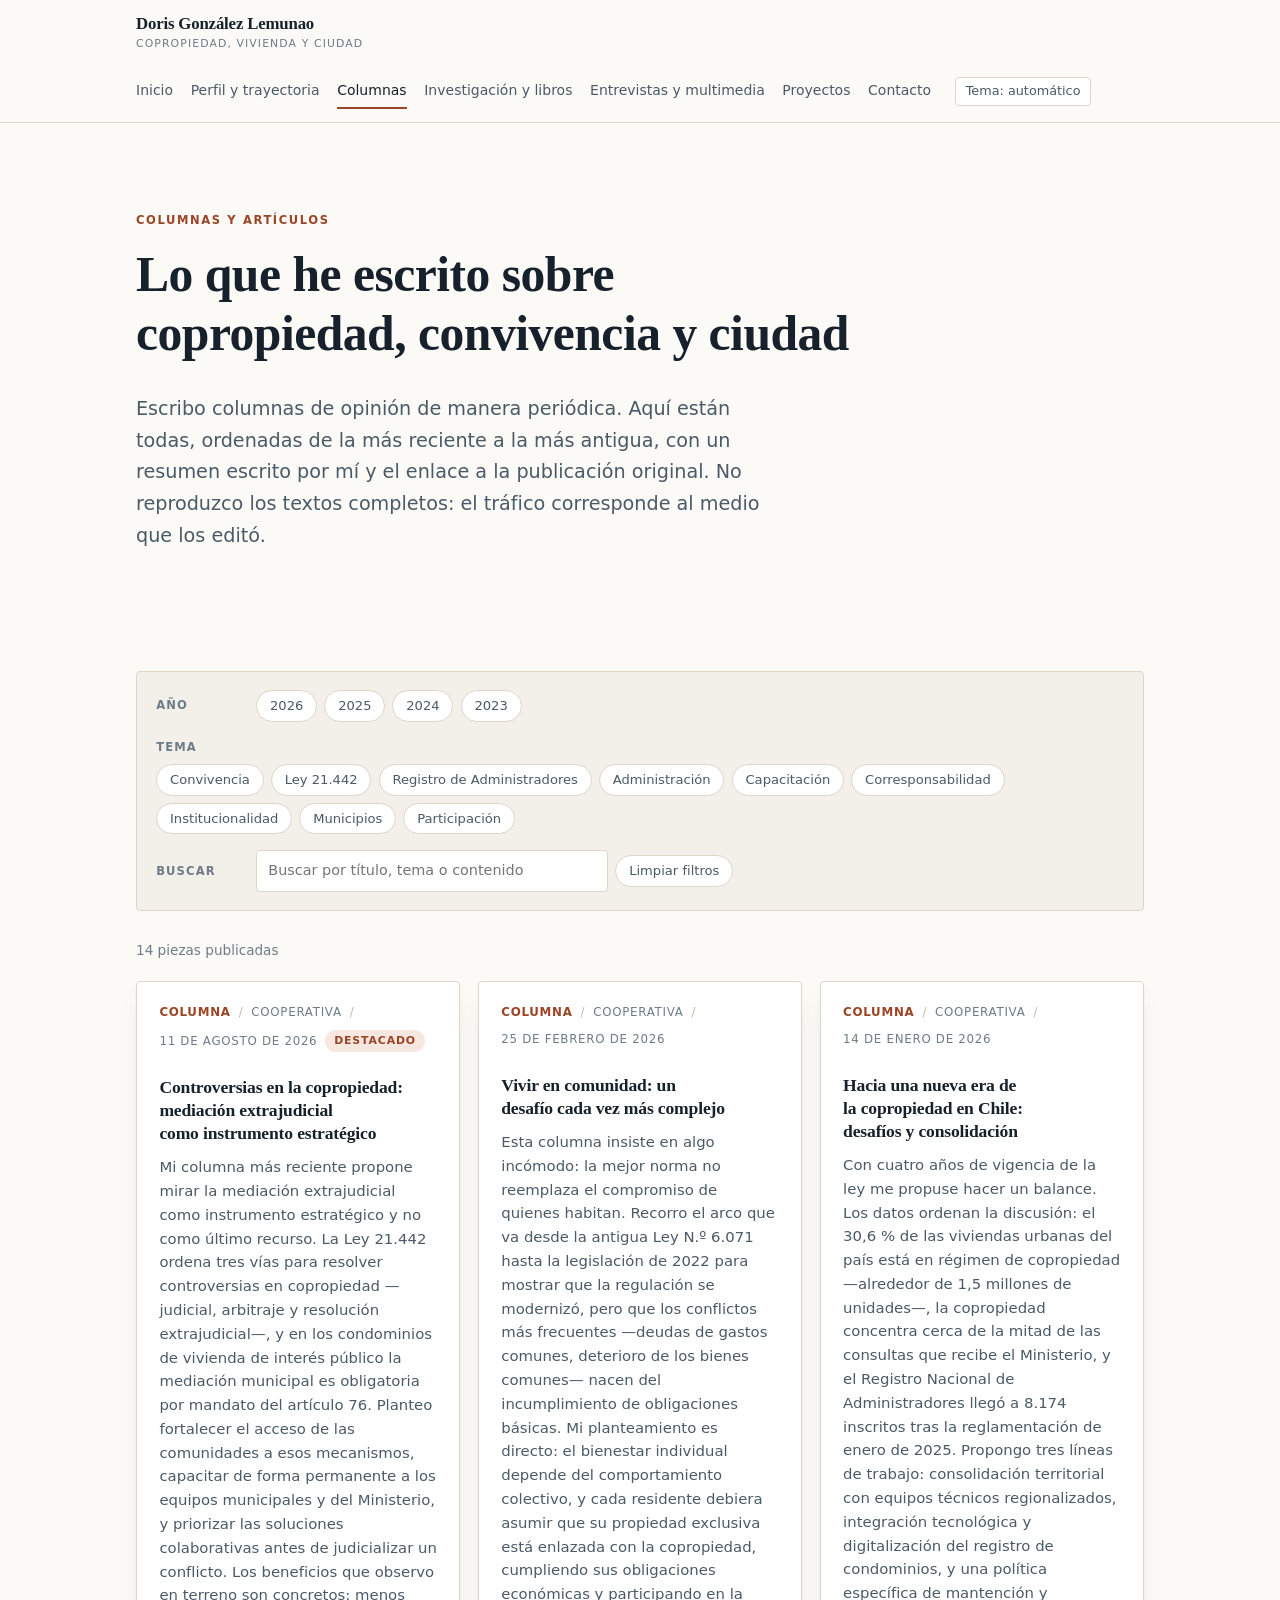
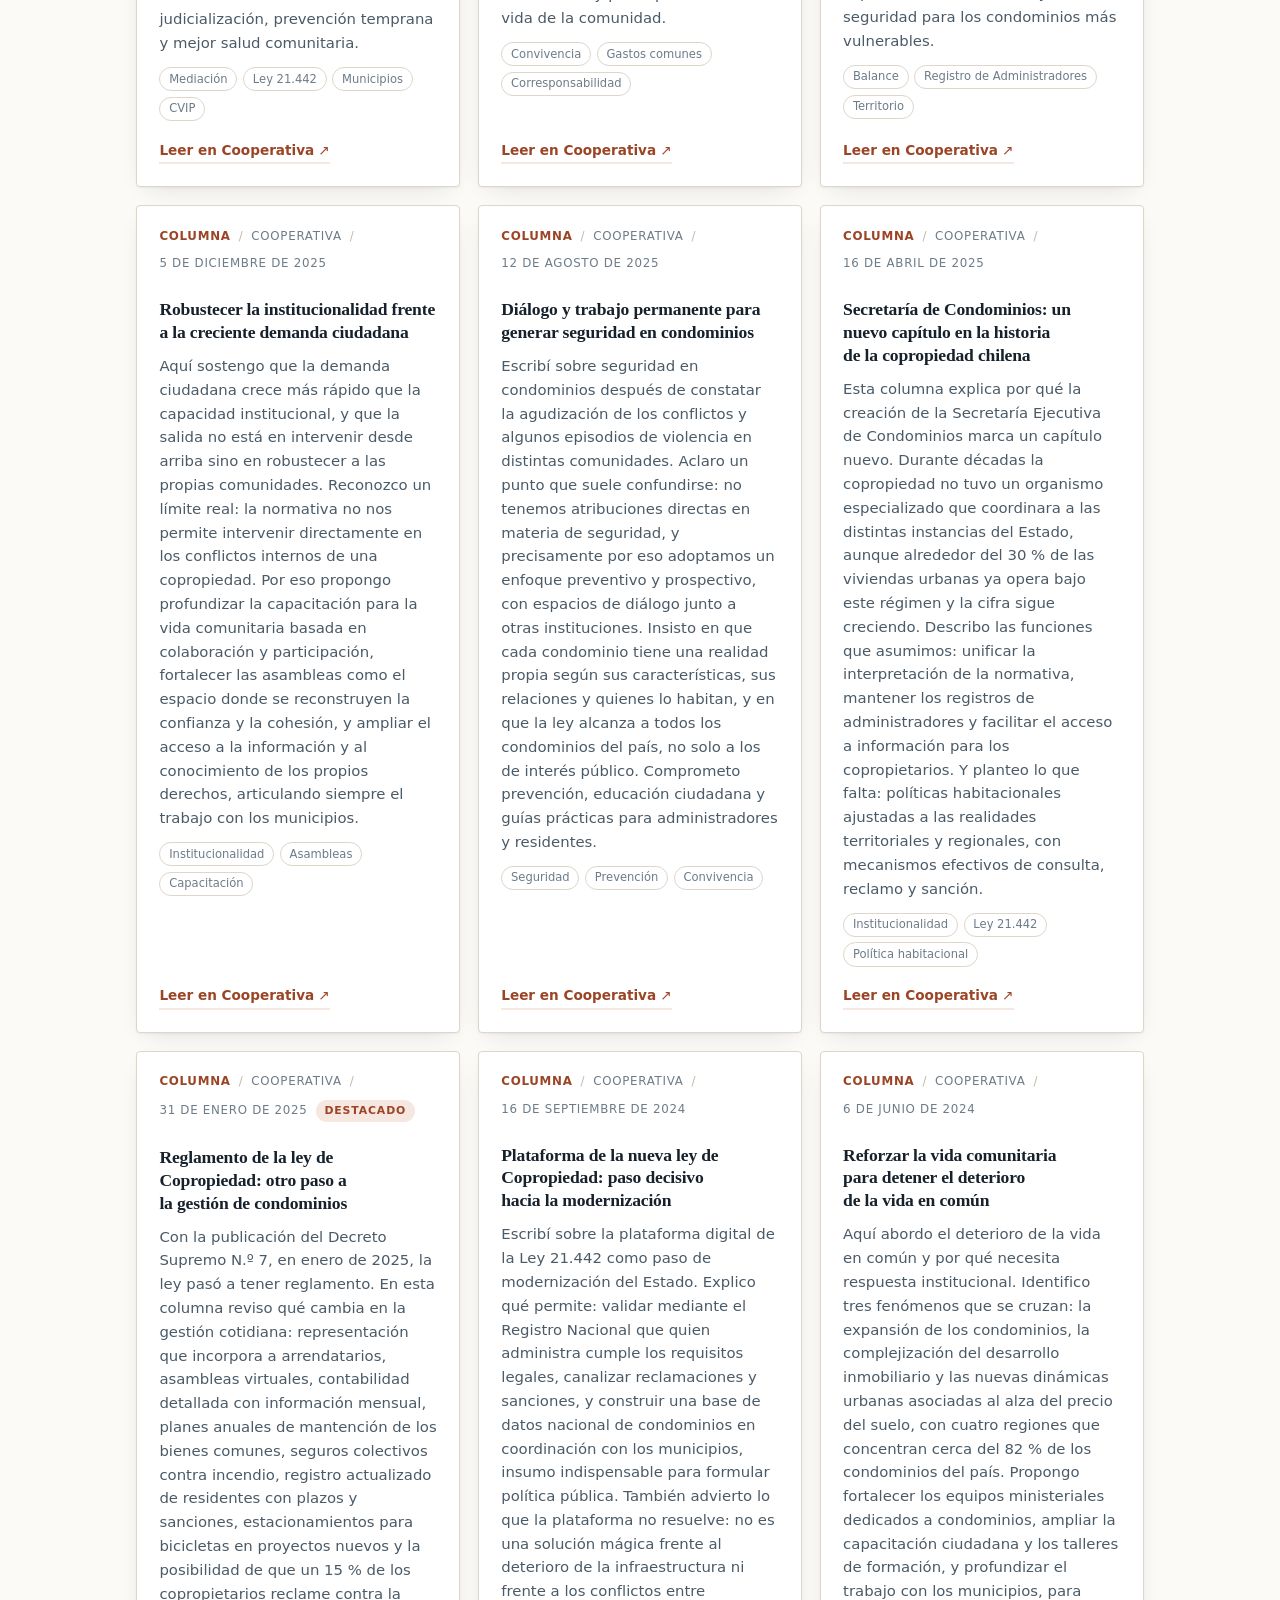
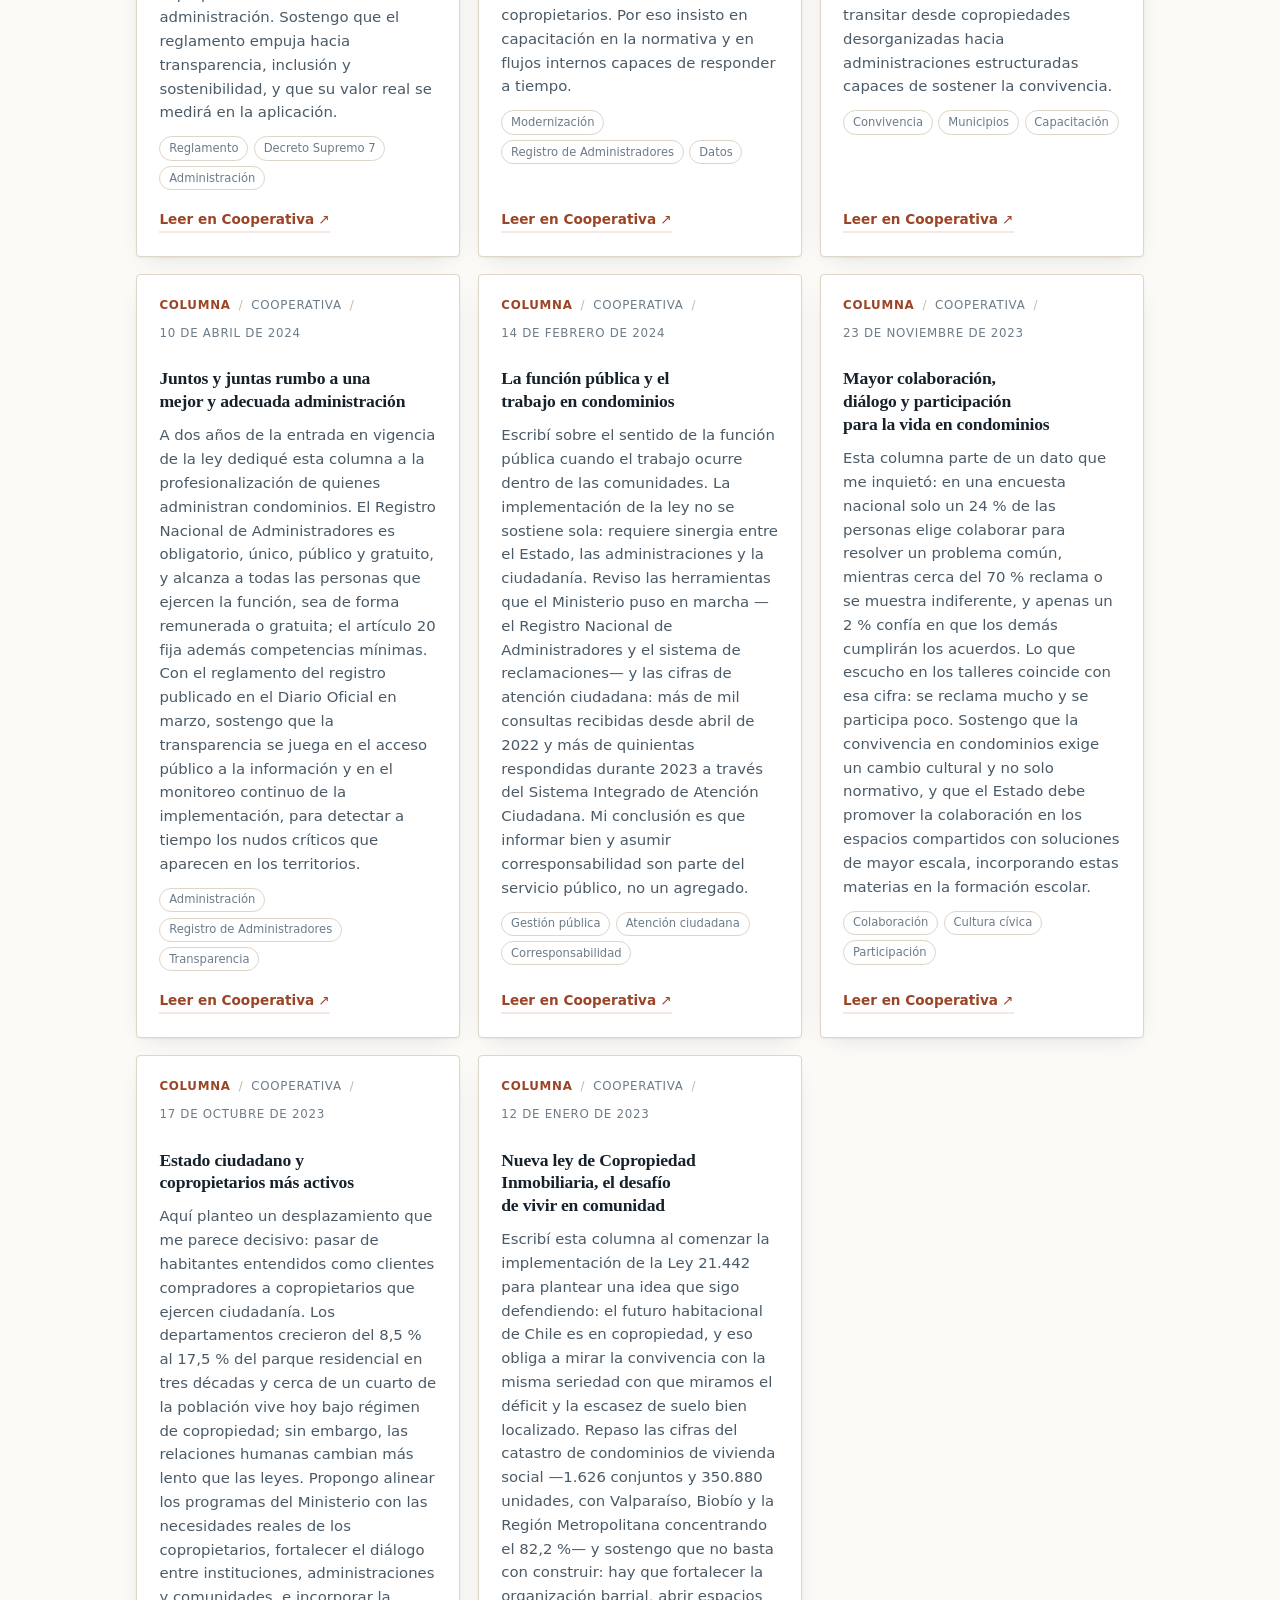
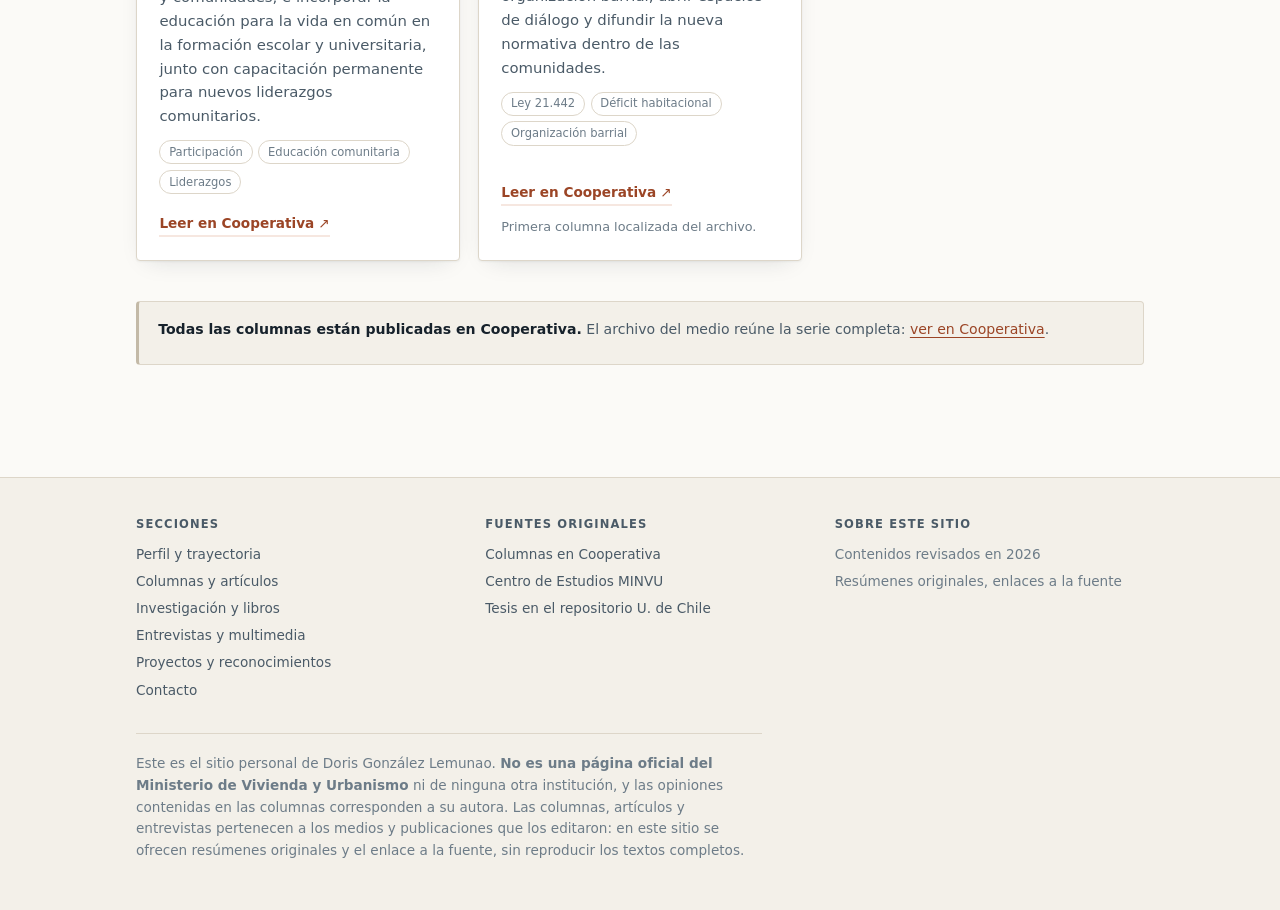
==== columnas.html @ 6b7f6536 "Sitio profesional de Doris Gonzalez Lemunao (primera version) Repositorio de 7 secciones: inicio, pe" ====
<!DOCTYPE html>
<html lang="es">
<head>
<meta charset="utf-8">
<meta name="viewport" content="width=device-width, initial-scale=1">
<title>Columnas y artículos — Doris González Lemunao</title>
<meta name="description" content="Archivo de columnas de opinión de Doris González Lemunao sobre copropiedad inmobiliaria, Ley 21.442, convivencia y gestión pública. Resumen propio y enlace al medio original.">
<meta name="robots" content="noindex, nofollow">
<link rel="stylesheet" href="assets/estilos.css">
</head>
<body>
<a class="salto-contenido" href="#contenido">Saltar al contenido</a>

<header class="sitio-encabezado">
  <div class="contenedor">
    <a class="marca" href="index.html">Doris González Lemunao<span>Copropiedad, vivienda y ciudad</span></a>
    <nav class="sitio-nav" aria-label="Secciones del sitio">
      <ul>
        <li><a href="index.html">Inicio</a></li>
        <li><a href="perfil.html">Perfil y trayectoria</a></li>
        <li><a href="columnas.html" aria-current="page">Columnas</a></li>
        <li><a href="investigacion.html">Investigación y libros</a></li>
        <li><a href="entrevistas.html">Entrevistas y multimedia</a></li>
        <li><a href="proyectos.html">Proyectos</a></li>
        <li><a href="contacto.html">Contacto</a></li>
      </ul>
    </nav>
    <button class="tema-boton" type="button" data-tema>Tema</button>
  </div>
</header>

<main id="contenido">

  <section class="portada">
    <div class="contenedor">
      <p class="sobretitulo">Columnas y artículos</p>
      <h1>Lo que he escrito sobre copropiedad, convivencia y ciudad</h1>
      <p class="bajada">
        Escribo columnas de opinión de manera periódica. Aquí están todas, ordenadas de la más
        reciente a la más antigua, con un resumen escrito por mí y el enlace a la publicación
        original. No reproduzco los textos completos: el tráfico corresponde al medio que los editó.
      </p>
    </div>
  </section>

  <section class="seccion">
    <div class="contenedor" data-repositorio="columnas">

      <div class="filtros">
        <div class="filtro-grupo">
          <span class="etiqueta-grupo" id="rotulo-anios">Año</span>
          <div class="filtro-grupo" role="group" aria-labelledby="rotulo-anios" data-filtro-anios></div>
        </div>
        <div class="filtro-grupo">
          <span class="etiqueta-grupo" id="rotulo-temas">Tema</span>
          <div class="filtro-grupo" role="group" aria-labelledby="rotulo-temas" data-filtro-temas></div>
        </div>
        <div class="filtro-grupo">
          <span class="etiqueta-grupo"><label for="buscar">Buscar</label></span>
          <input class="buscador" type="search" id="buscar" data-buscador
                 placeholder="Buscar por título, tema o contenido" autocomplete="off">
          <button class="filtro" type="button" data-limpiar>Limpiar filtros</button>
        </div>
      </div>

      <p class="conteo" data-conteo aria-live="polite"></p>
      <div class="rejilla" data-lista></div>

      <div class="aviso" style="margin-top:2.5rem">
        <p><strong>Todas las columnas están publicadas en Cooperativa.</strong>
        El archivo del medio reúne la serie completa:
        <a href="https://opinion.cooperativa.cl/opinion/doris-gonzalez-lemunao/2023-01-12/221401.html" rel="noopener external">ver en Cooperativa</a>.</p>
      </div>

    </div>
  </section>

</main>

<footer class="sitio-pie">
  <div class="contenedor">
    <div class="pie-rejilla">
      <div>
        <h2>Secciones</h2>
        <ul>
          <li><a href="perfil.html">Perfil y trayectoria</a></li>
          <li><a href="columnas.html">Columnas y artículos</a></li>
          <li><a href="investigacion.html">Investigación y libros</a></li>
          <li><a href="entrevistas.html">Entrevistas y multimedia</a></li>
          <li><a href="proyectos.html">Proyectos y reconocimientos</a></li>
          <li><a href="contacto.html">Contacto</a></li>
        </ul>
      </div>
      <div>
        <h2>Fuentes originales</h2>
        <ul>
          <li><a href="https://opinion.cooperativa.cl/opinion/doris-gonzalez-lemunao/2023-01-12/221401.html" rel="noopener external">Columnas en Cooperativa</a></li>
          <li><a href="https://centrodeestudios.minvu.gob.cl/" rel="noopener external">Centro de Estudios MINVU</a></li>
          <li><a href="https://repositorio.uchile.cl/handle/2250/181227" rel="noopener external">Tesis en el repositorio U. de Chile</a></li>
        </ul>
      </div>
      <div>
        <h2>Sobre este sitio</h2>
        <ul>
          <li>Contenidos revisados en <span data-anio-actual>2026</span></li>
          <li>Resúmenes originales, enlaces a la fuente</li>
        </ul>
      </div>
    </div>
    <p class="descargo">
      Este es el sitio personal de Doris González Lemunao. <strong>No es una página oficial del
      Ministerio de Vivienda y Urbanismo</strong> ni de ninguna otra institución, y las opiniones
      contenidas en las columnas corresponden a su autora. Las columnas, artículos y entrevistas
      pertenecen a los medios y publicaciones que los editaron: en este sitio se ofrecen resúmenes
      originales y el enlace a la fuente, sin reproducir los textos completos.
    </p>
  </div>
</footer>

<script src="assets/datos.js"></script>
<script src="assets/sitio.js"></script>
</body>
</html>
---- assets/estilos.css ----
/* ------------------------------------------------------------------
   Sitio profesional de Doris González Lemunao
   Identidad sobria vinculada a vivienda, ciudad y gestión pública.
   No usa logotipos ni paleta institucional del MINVU.
   ------------------------------------------------------------------ */

:root {
  --bg: #fbfaf7;
  --bg-2: #f3f0e9;
  --bg-3: #ffffff;
  --fg: #16212b;
  --fg-2: #4a5a67;
  --fg-3: #6d7c88;
  --linea: #ddd6c9;
  --linea-fuerte: #c3b9a7;
  --acento: #9b4526;
  --acento-fg: #ffffff;
  --acento-suave: #f6e7e0;
  --sombra: 0 1px 2px rgba(22, 33, 43, .05), 0 8px 24px -12px rgba(22, 33, 43, .18);

  --serif: "Iowan Old Style", "Palatino Linotype", Palatino, "Book Antiqua", Georgia, serif;
  --sans: system-ui, -apple-system, "Segoe UI", Roboto, "Helvetica Neue", Arial, sans-serif;
  --mono: ui-monospace, "SFMono-Regular", "Cascadia Mono", Consolas, monospace;

  --ancho: 68rem;
  --ancho-texto: 40rem;
  --radio: 4px;
}

@media (prefers-color-scheme: dark) {
  :root:not([data-theme="light"]) {
    --bg: #12181d;
    --bg-2: #1a2228;
    --bg-3: #1e272e;
    --fg: #eceae5;
    --fg-2: #b3bec6;
    --fg-3: #8b979f;
    --linea: #2e3a43;
    --linea-fuerte: #445159;
    --acento: #e08a68;
    --acento-fg: #12181d;
    --acento-suave: #2b2019;
    --sombra: 0 1px 2px rgba(0, 0, 0, .3), 0 8px 24px -12px rgba(0, 0, 0, .6);
  }
}

:root[data-theme="dark"] {
  --bg: #12181d;
  --bg-2: #1a2228;
  --bg-3: #1e272e;
  --fg: #eceae5;
  --fg-2: #b3bec6;
  --fg-3: #8b979f;
  --linea: #2e3a43;
  --linea-fuerte: #445159;
  --acento: #e08a68;
  --acento-fg: #12181d;
  --acento-suave: #2b2019;
  --sombra: 0 1px 2px rgba(0, 0, 0, .3), 0 8px 24px -12px rgba(0, 0, 0, .6);
}

*, *::before, *::after { box-sizing: border-box; }

html { -webkit-text-size-adjust: 100%; scroll-behavior: smooth; }

body {
  margin: 0;
  background: var(--bg);
  color: var(--fg);
  font-family: var(--sans);
  font-size: 1rem;
  line-height: 1.65;
  overflow-x: hidden;
  -webkit-font-smoothing: antialiased;
}

img { max-width: 100%; height: auto; display: block; }

a { color: var(--acento); text-decoration-thickness: 1px; text-underline-offset: 3px; }
a:hover { text-decoration-thickness: 2px; }

:focus-visible {
  outline: 2px solid var(--acento);
  outline-offset: 3px;
  border-radius: 2px;
}

h1, h2, h3, h4 {
  font-family: var(--serif);
  font-weight: 600;
  line-height: 1.18;
  letter-spacing: -.01em;
  margin: 0 0 .6em;
  text-wrap: balance;
}

h1 { font-size: clamp(2rem, 1.35rem + 2.6vw, 3.1rem); }
h2 { font-size: clamp(1.5rem, 1.2rem + 1.2vw, 2rem); }
h3 { font-size: 1.2rem; }

p { margin: 0 0 1.1em; }
p:last-child { margin-bottom: 0; }

.contenedor {
  width: 100%;
  max-width: var(--ancho);
  margin-inline: auto;
  padding-inline: clamp(1.1rem, 4vw, 2.5rem);
}

.salto-contenido {
  position: absolute;
  left: -9999px;
  top: 0;
  background: var(--acento);
  color: var(--acento-fg);
  padding: .6rem 1rem;
  z-index: 50;
}
.salto-contenido:focus { left: .5rem; top: .5rem; }

/* ---------- Encabezado y navegación ---------- */

.sitio-encabezado {
  border-bottom: 1px solid var(--linea);
  background: color-mix(in srgb, var(--bg) 88%, transparent);
  position: sticky;
  top: 0;
  z-index: 20;
  backdrop-filter: blur(10px);
}

.sitio-encabezado > .contenedor {
  display: flex;
  align-items: center;
  gap: 1.5rem;
  flex-wrap: wrap;
  padding-block: .85rem;
}

.marca {
  font-family: var(--serif);
  font-size: 1.05rem;
  font-weight: 600;
  color: var(--fg);
  text-decoration: none;
  line-height: 1.2;
  letter-spacing: -.01em;
  margin-right: auto;
}
.marca span {
  display: block;
  font-family: var(--sans);
  font-size: .68rem;
  font-weight: 500;
  letter-spacing: .1em;
  text-transform: uppercase;
  color: var(--fg-3);
  margin-top: .2rem;
}

.sitio-nav ul {
  list-style: none;
  margin: 0;
  padding: 0;
  display: flex;
  flex-wrap: wrap;
  gap: .2rem 1.1rem;
}

.sitio-nav a {
  color: var(--fg-2);
  text-decoration: none;
  font-size: .875rem;
  padding: .3rem 0;
  display: inline-block;
  border-bottom: 2px solid transparent;
}
.sitio-nav a:hover { color: var(--fg); border-bottom-color: var(--linea-fuerte); }
.sitio-nav a[aria-current="page"] { color: var(--fg); border-bottom-color: var(--acento); }

.tema-boton {
  border: 1px solid var(--linea);
  background: var(--bg-3);
  color: var(--fg-2);
  border-radius: var(--radio);
  font: inherit;
  font-size: .8rem;
  padding: .3rem .6rem;
  cursor: pointer;
  line-height: 1.4;
}
.tema-boton:hover { border-color: var(--linea-fuerte); color: var(--fg); }

/* ---------- Portada ---------- */

.portada { padding-block: clamp(3rem, 8vw, 5.5rem) clamp(2rem, 5vw, 3.5rem); }

.portada-rejilla {
  display: grid;
  gap: clamp(2rem, 5vw, 3.5rem);
  grid-template-columns: minmax(0, 1.5fr) minmax(0, 1fr);
  align-items: start;
}
@media (max-width: 56rem) {
  .portada-rejilla { grid-template-columns: 1fr; }
}

.sobretitulo {
  font-size: .72rem;
  letter-spacing: .14em;
  text-transform: uppercase;
  color: var(--acento);
  font-weight: 600;
  margin: 0 0 1rem;
}

.bajada {
  font-size: clamp(1.05rem, .98rem + .35vw, 1.2rem);
  color: var(--fg-2);
  max-width: 34em;
}

.especialidades {
  list-style: none;
  margin: 1.8rem 0 0;
  padding: 0;
  display: flex;
  flex-wrap: wrap;
  gap: .45rem;
}
.especialidades li {
  font-size: .8rem;
  border: 1px solid var(--linea);
  background: var(--bg-3);
  border-radius: 100px;
  padding: .25rem .75rem;
  color: var(--fg-2);
}

.retrato {
  border: 1px solid var(--linea);
  border-radius: var(--radio);
  background:
    linear-gradient(160deg, var(--bg-2) 0%, var(--bg-3) 100%);
  aspect-ratio: 4 / 5;
  display: grid;
  place-content: center;
  text-align: center;
  padding: 1.5rem;
  position: relative;
  overflow: hidden;
}
.retrato::before {
  content: "";
  position: absolute;
  inset: 0;
  background-image:
    linear-gradient(to right, var(--linea) 1px, transparent 1px),
    linear-gradient(to bottom, var(--linea) 1px, transparent 1px);
  background-size: 2.2rem 2.2rem;
  opacity: .5;
}
.retrato p {
  position: relative;
  font-size: .78rem;
  color: var(--fg-3);
  max-width: 20ch;
  margin: 0 auto;
  line-height: 1.5;
}
.retrato strong {
  display: block;
  font-family: var(--serif);
  font-size: 1.05rem;
  color: var(--fg-2);
  margin-bottom: .5rem;
  font-weight: 600;
}

/* ---------- Secciones ---------- */

.seccion { padding-block: clamp(2.5rem, 6vw, 4rem); }
.seccion + .seccion { border-top: 1px solid var(--linea); }
.seccion-alterna { background: var(--bg-2); }

.seccion-titulo {
  display: flex;
  align-items: baseline;
  justify-content: space-between;
  gap: 1rem 1.5rem;
  flex-wrap: wrap;
  margin-bottom: 1.8rem;
}
.seccion-titulo h2 { margin: 0; }
.seccion-titulo .enlace-mas { font-size: .85rem; white-space: nowrap; }

.texto-largo { max-width: var(--ancho-texto); }
.texto-largo h2 { margin-top: 2.4rem; }
.texto-largo h3 { margin-top: 1.8rem; }
.texto-largo p, .texto-largo li { font-size: 1.02rem; }

.plomo {
  font-family: var(--serif);
  font-size: clamp(1.15rem, 1.05rem + .5vw, 1.35rem);
  line-height: 1.5;
  color: var(--fg);
}

/* ---------- Fichas ---------- */

.rejilla {
  display: grid;
  gap: 1.1rem;
  grid-template-columns: repeat(auto-fill, minmax(min(100%, 20rem), 1fr));
}

.ficha {
  border: 1px solid var(--linea);
  border-radius: var(--radio);
  background: var(--bg-3);
  padding: 1.3rem 1.4rem 1.4rem;
  display: flex;
  flex-direction: column;
  gap: .7rem;
  box-shadow: var(--sombra);
}

.ficha-meta {
  display: flex;
  flex-wrap: wrap;
  gap: .5rem;
  align-items: center;
  font-size: .74rem;
  letter-spacing: .06em;
  text-transform: uppercase;
  color: var(--fg-3);
  font-weight: 500;
}
.ficha-meta .tipo { color: var(--acento); font-weight: 600; }
.ficha-meta .sep { color: var(--linea-fuerte); }

.ficha h3 {
  margin: 0;
  font-size: 1.1rem;
  line-height: 1.3;
}
.ficha h3 a { color: var(--fg); text-decoration: none; }
.ficha h3 a:hover { color: var(--acento); text-decoration: underline; }

.ficha-resumen {
  margin: 0;
  font-size: .93rem;
  color: var(--fg-2);
  line-height: 1.6;
}

.etiquetas {
  list-style: none;
  margin: 0;
  padding: 0;
  display: flex;
  flex-wrap: wrap;
  gap: .35rem;
}
.etiquetas li {
  font-size: .72rem;
  color: var(--fg-3);
  border: 1px solid var(--linea);
  border-radius: 100px;
  padding: .1rem .55rem;
}

.ficha-pie {
  margin-top: auto;
  padding-top: .4rem;
  display: flex;
  flex-wrap: wrap;
  gap: .6rem 1rem;
  align-items: center;
  font-size: .85rem;
}

.enlace-fuente {
  font-weight: 600;
  text-decoration: none;
  border-bottom: 2px solid var(--acento-suave);
  padding-bottom: 1px;
}
.enlace-fuente:hover { border-bottom-color: var(--acento); }
.enlace-fuente::after { content: " \2197"; font-weight: 400; }

.referencia {
  font-size: .78rem;
  color: var(--fg-3);
  font-family: var(--mono);
  line-height: 1.5;
  margin: 0;
  padding-top: .3rem;
  border-top: 1px dashed var(--linea);
}

.insignia-destacado {
  font-size: .68rem;
  letter-spacing: .08em;
  text-transform: uppercase;
  font-weight: 700;
  background: var(--acento-suave);
  color: var(--acento);
  border-radius: 100px;
  padding: .12rem .55rem;
}

.ficha-archivo { background: transparent; box-shadow: none; }

/* ---------- Destacado de portada ---------- */

.destacado-principal {
  border: 1px solid var(--linea-fuerte);
  border-left: 4px solid var(--acento);
  border-radius: var(--radio);
  background: var(--bg-3);
  padding: clamp(1.4rem, 3vw, 2rem);
  box-shadow: var(--sombra);
}
.destacado-principal h3 { font-size: clamp(1.25rem, 1.1rem + .6vw, 1.6rem); }

/* ---------- Filtros ---------- */

.filtros {
  border: 1px solid var(--linea);
  border-radius: var(--radio);
  background: var(--bg-2);
  padding: 1.1rem 1.2rem;
  margin-bottom: 1.8rem;
  display: grid;
  gap: 1rem;
}

.filtro-grupo {
  display: flex;
  flex-wrap: wrap;
  gap: .45rem;
  align-items: center;
}
.filtro-grupo > .etiqueta-grupo {
  font-size: .72rem;
  letter-spacing: .1em;
  text-transform: uppercase;
  color: var(--fg-3);
  font-weight: 600;
  margin-right: .3rem;
  flex: 0 0 5.5rem;
}

.filtro {
  font: inherit;
  font-size: .82rem;
  border: 1px solid var(--linea);
  background: var(--bg-3);
  color: var(--fg-2);
  border-radius: 100px;
  padding: .25rem .8rem;
  cursor: pointer;
}
.filtro:hover { border-color: var(--linea-fuerte); color: var(--fg); }
.filtro[aria-pressed="true"] {
  background: var(--acento);
  border-color: var(--acento);
  color: var(--acento-fg);
  font-weight: 600;
}

.buscador {
  font: inherit;
  font-size: .9rem;
  border: 1px solid var(--linea);
  background: var(--bg-3);
  color: var(--fg);
  border-radius: var(--radio);
  padding: .5rem .7rem;
  width: min(100%, 22rem);
}

.conteo {
  font-size: .85rem;
  color: var(--fg-3);
  margin: 0 0 1.2rem;
}

.sin-resultados {
  border: 1px dashed var(--linea-fuerte);
  border-radius: var(--radio);
  padding: 2rem 1.5rem;
  text-align: center;
  color: var(--fg-3);
  font-size: .95rem;
}

/* ---------- Cronología ---------- */

.cronologia { list-style: none; margin: 1.5rem 0 0; padding: 0; }
.cronologia li {
  display: grid;
  grid-template-columns: 5.5rem minmax(0, 1fr);
  gap: 1.2rem;
  padding: .9rem 0;
  border-top: 1px solid var(--linea);
}
.cronologia li:last-child { border-bottom: 1px solid var(--linea); }
.cronologia .anio {
  font-family: var(--mono);
  font-size: .85rem;
  color: var(--acento);
  font-weight: 600;
  padding-top: .15rem;
}
.cronologia p { margin: 0; font-size: .95rem; color: var(--fg-2); }
.cronologia strong { color: var(--fg); font-weight: 600; }
@media (max-width: 34rem) {
  .cronologia li { grid-template-columns: 1fr; gap: .2rem; }
}

/* ---------- Datos del caso ---------- */

.datos-caso {
  list-style: none;
  margin: 1.8rem 0;
  padding: 0;
  display: grid;
  gap: 1px;
  grid-template-columns: repeat(auto-fit, minmax(min(100%, 9rem), 1fr));
  background: var(--linea);
  border: 1px solid var(--linea);
  border-radius: var(--radio);
  overflow: hidden;
}
.datos-caso li { background: var(--bg-3); padding: 1rem 1.1rem; }
.datos-caso .cifra {
  display: block;
  font-family: var(--serif);
  font-size: 1.6rem;
  line-height: 1.1;
  color: var(--fg);
  font-weight: 600;
}
.datos-caso .glosa {
  display: block;
  font-size: .78rem;
  color: var(--fg-3);
  margin-top: .3rem;
  line-height: 1.4;
}

/* ---------- Avisos ---------- */

.aviso {
  border: 1px solid var(--linea);
  border-left: 3px solid var(--linea-fuerte);
  border-radius: var(--radio);
  background: var(--bg-2);
  padding: 1rem 1.2rem;
  font-size: .88rem;
  color: var(--fg-2);
}
.aviso strong { color: var(--fg); }
.aviso p { margin-bottom: .5em; }

/* ---------- Formulario ---------- */

.formulario { display: grid; gap: 1rem; max-width: 34rem; margin-top: 1.5rem; }
.campo { display: grid; gap: .35rem; }
.campo label { font-size: .85rem; font-weight: 600; color: var(--fg-2); }
.campo input, .campo textarea, .campo select {
  font: inherit;
  font-size: .95rem;
  border: 1px solid var(--linea);
  background: var(--bg-3);
  color: var(--fg);
  border-radius: var(--radio);
  padding: .55rem .7rem;
  width: 100%;
}
.campo textarea { min-height: 8rem; resize: vertical; }

.boton {
  font: inherit;
  font-size: .95rem;
  font-weight: 600;
  border: 1px solid var(--acento);
  background: var(--acento);
  color: var(--acento-fg);
  border-radius: var(--radio);
  padding: .6rem 1.3rem;
  cursor: pointer;
  justify-self: start;
}
.boton:hover { filter: brightness(1.08); }
.boton[disabled] { opacity: .5; cursor: not-allowed; }

.canales { list-style: none; margin: 1.5rem 0 0; padding: 0; display: grid; gap: .8rem; }
.canales li {
  border-top: 1px solid var(--linea);
  padding-top: .8rem;
  font-size: .95rem;
}
.canales .rotulo {
  display: block;
  font-size: .72rem;
  letter-spacing: .1em;
  text-transform: uppercase;
  color: var(--fg-3);
  font-weight: 600;
  margin-bottom: .15rem;
}

/* ---------- Pie ---------- */

.sitio-pie {
  border-top: 1px solid var(--linea);
  background: var(--bg-2);
  padding-block: 2.5rem 3rem;
  margin-top: 3rem;
  font-size: .85rem;
  color: var(--fg-3);
}
.sitio-pie .pie-rejilla {
  display: grid;
  gap: 1.5rem 2.5rem;
  grid-template-columns: repeat(auto-fit, minmax(min(100%, 14rem), 1fr));
}
.sitio-pie h2 {
  font-family: var(--sans);
  font-size: .72rem;
  letter-spacing: .1em;
  text-transform: uppercase;
  color: var(--fg-2);
  margin-bottom: .7rem;
}
.sitio-pie ul { list-style: none; margin: 0; padding: 0; display: grid; gap: .3rem; }
.sitio-pie a { color: var(--fg-2); text-decoration: none; }
.sitio-pie a:hover { color: var(--acento); text-decoration: underline; }
.sitio-pie .descargo {
  margin-top: 2rem;
  padding-top: 1.2rem;
  border-top: 1px solid var(--linea);
  max-width: 46em;
  line-height: 1.6;
}

@media print {
  .sitio-encabezado, .sitio-pie, .filtros, .tema-boton { display: none; }
  body { background: #fff; color: #000; }
}
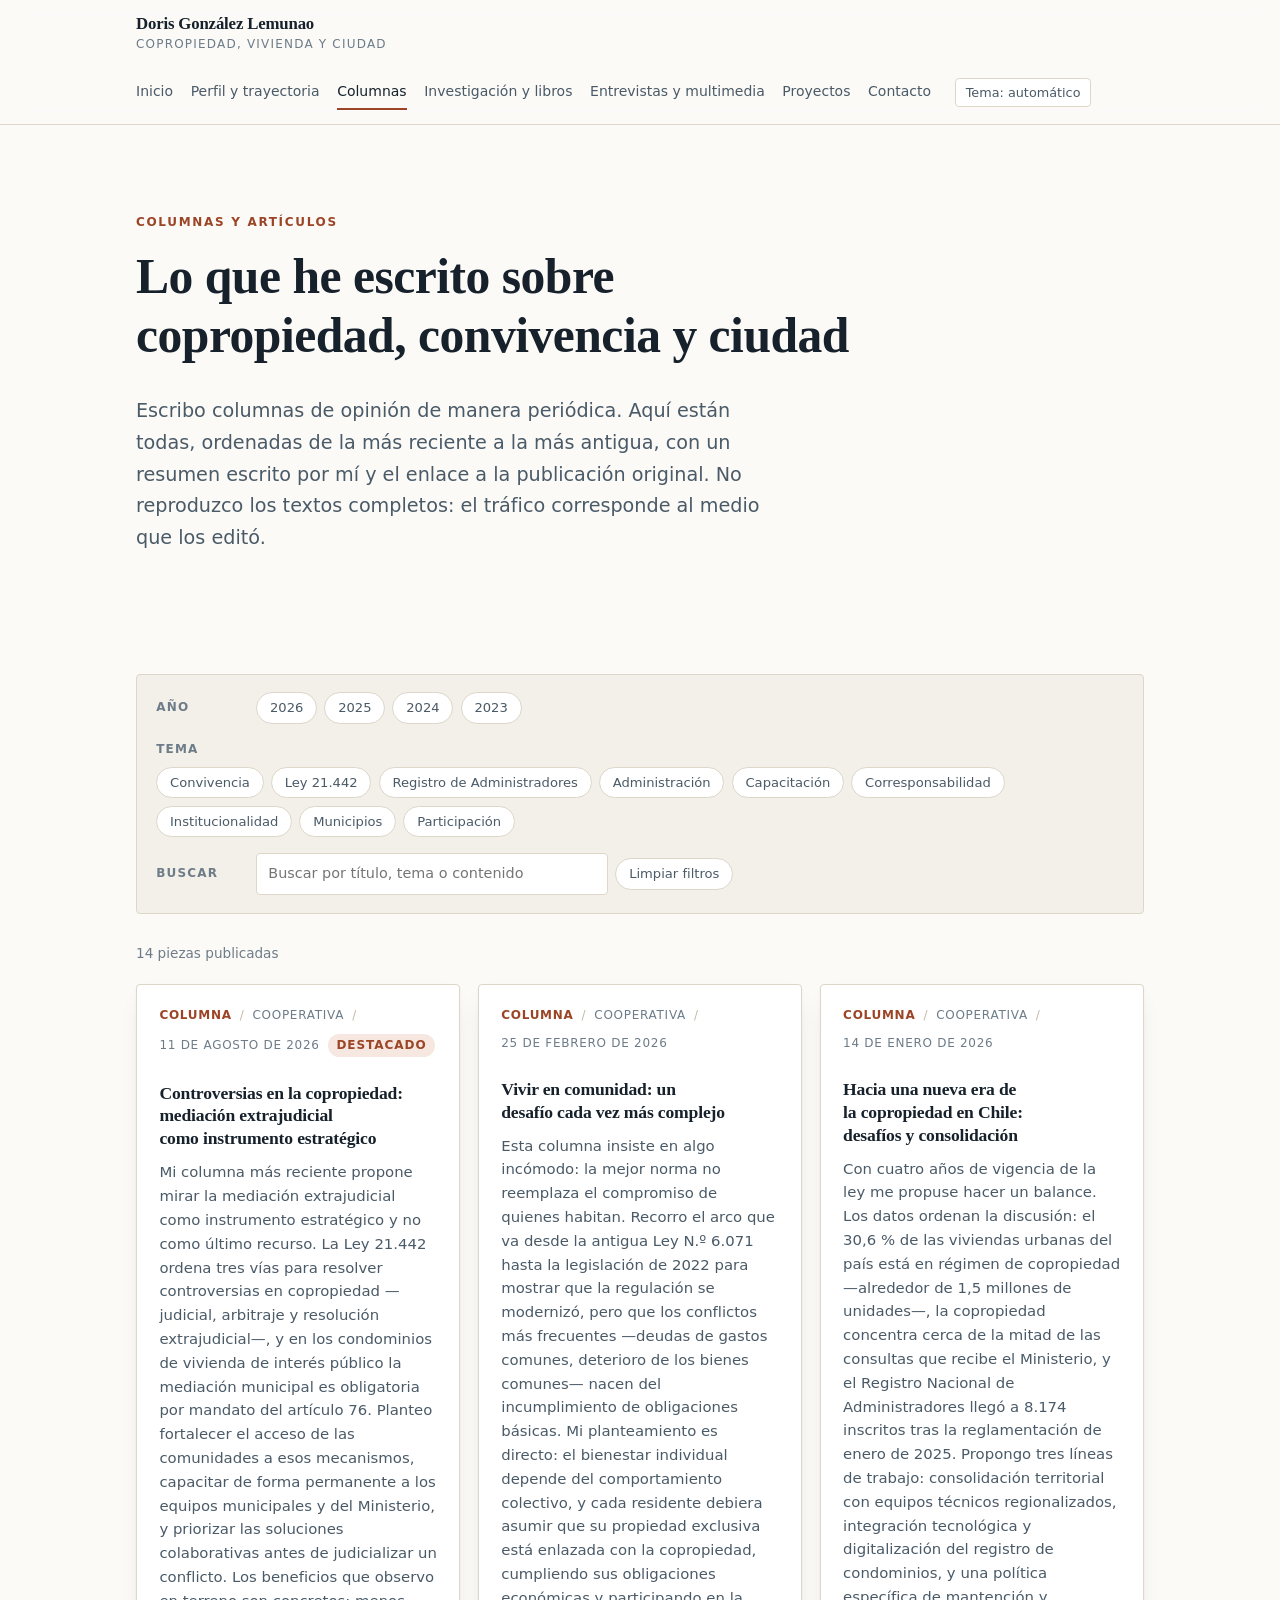
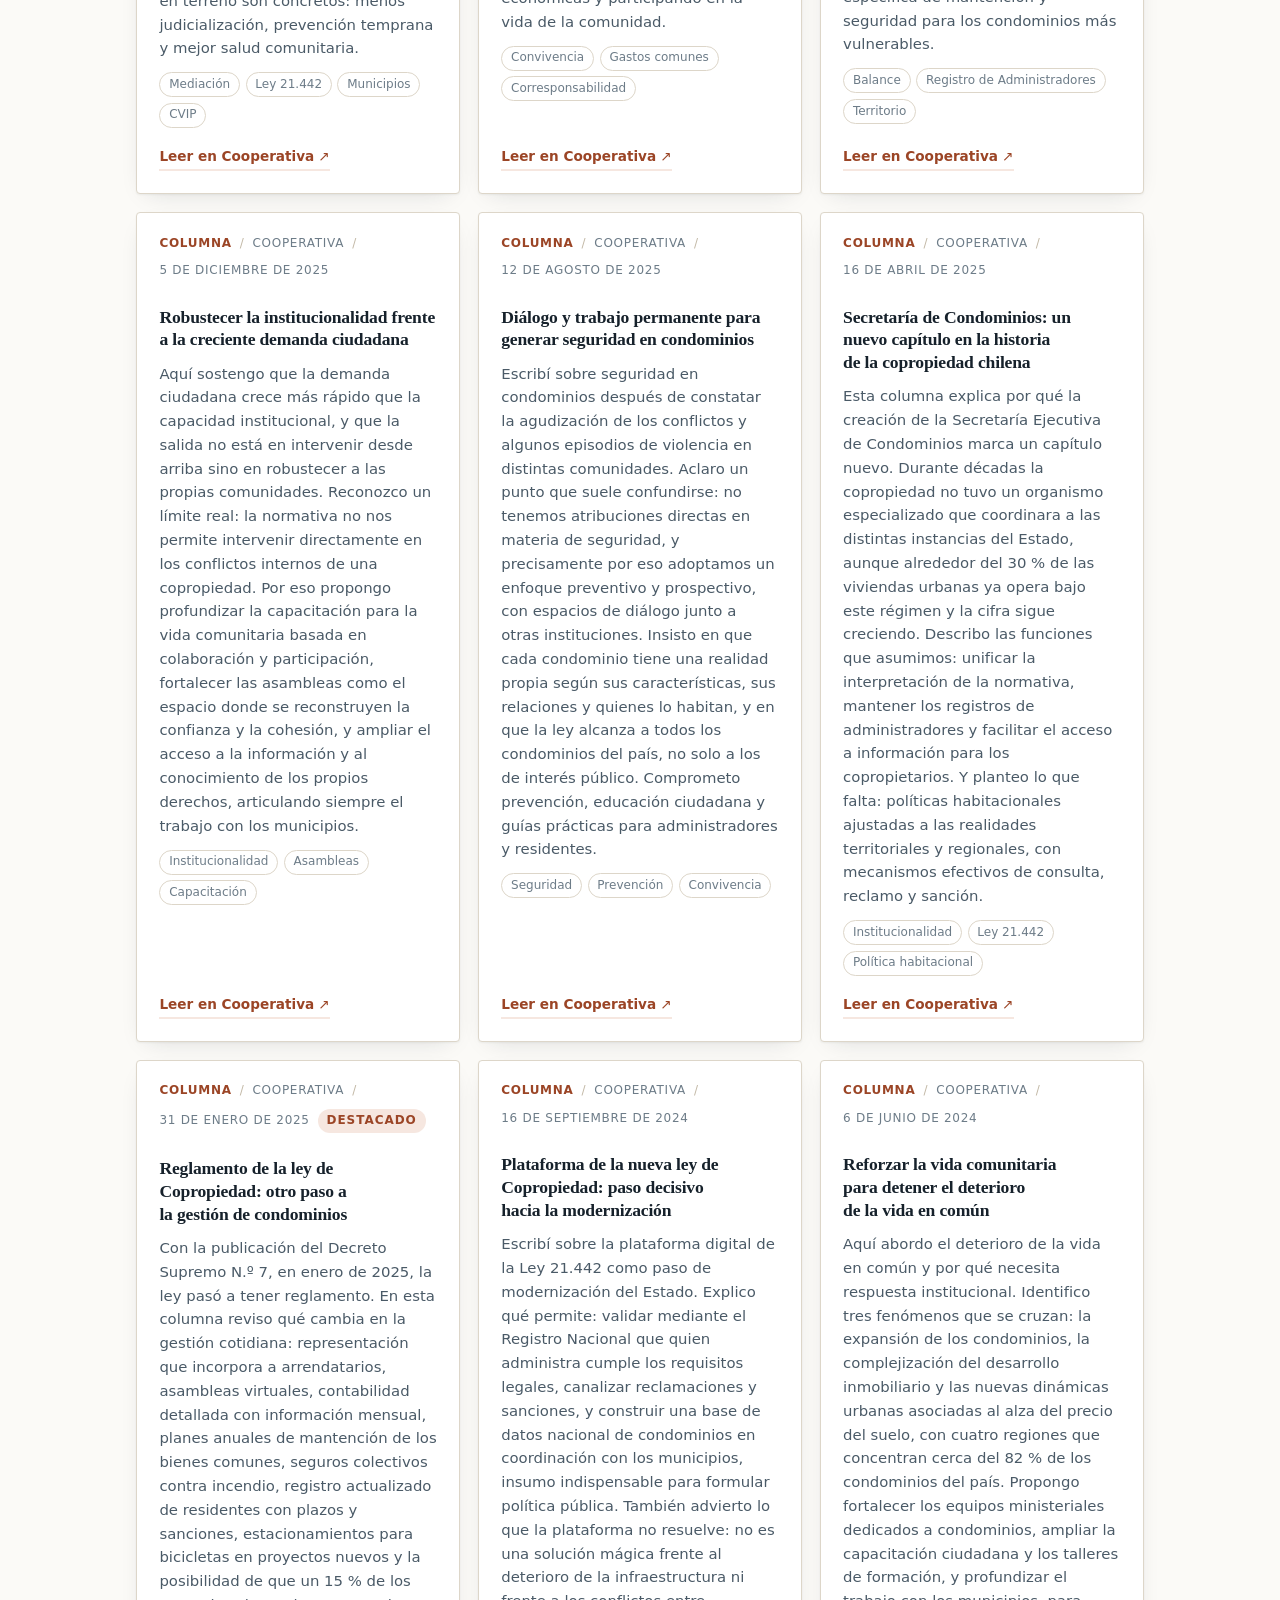
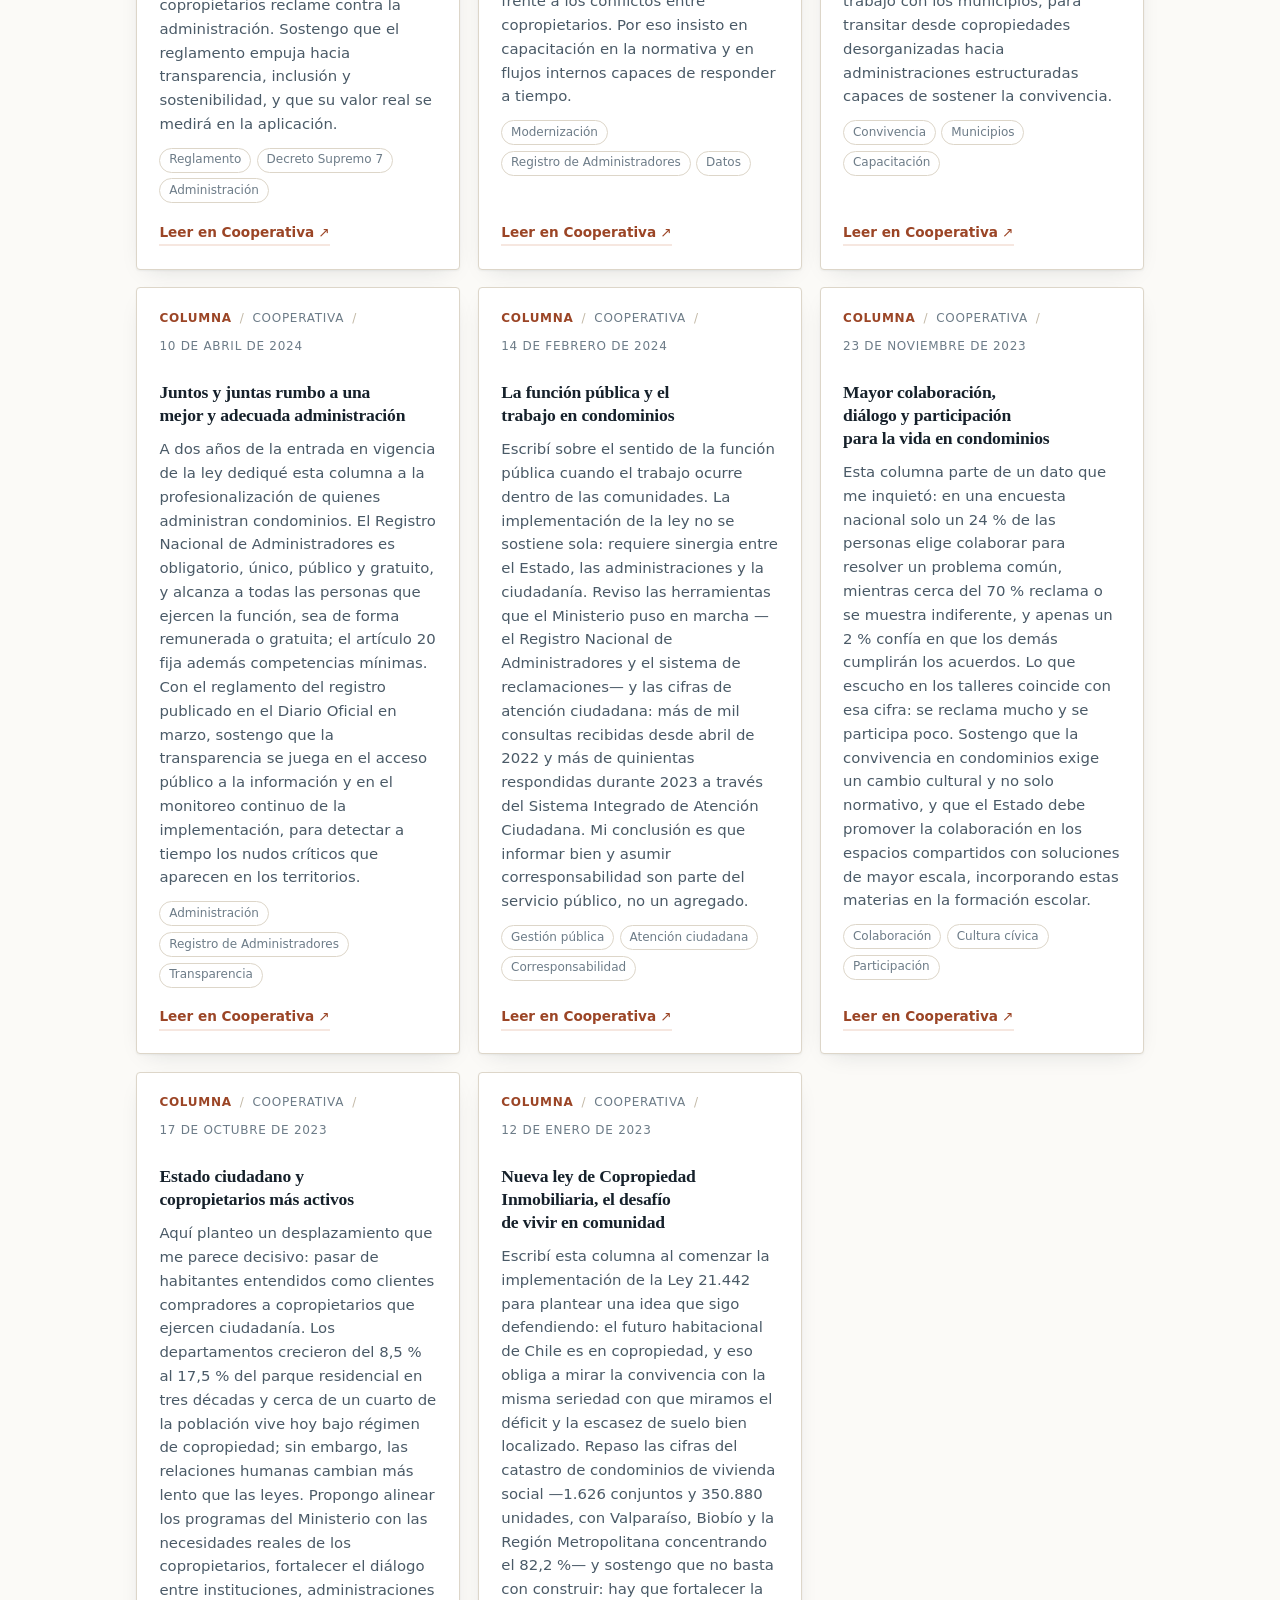
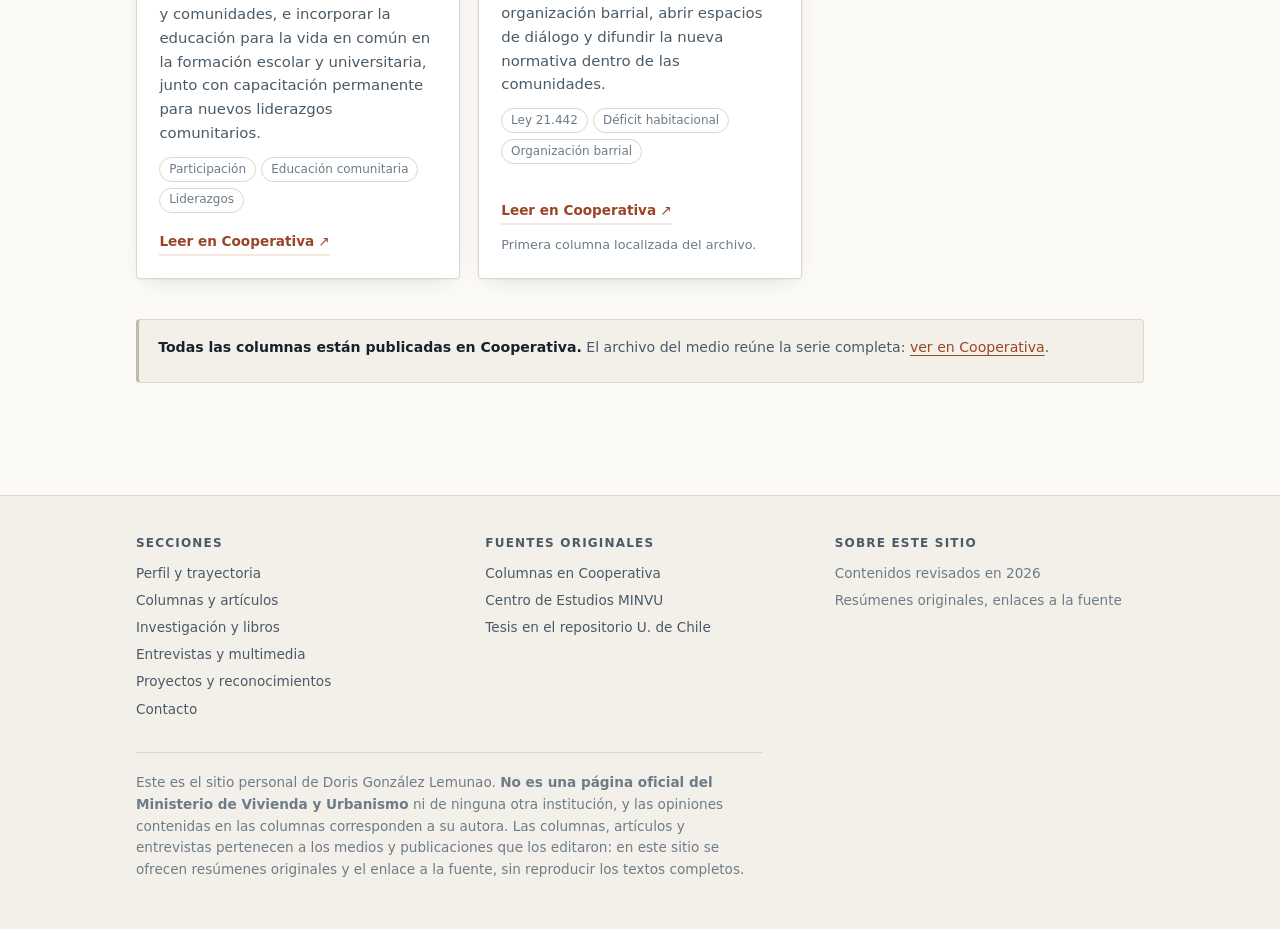
==== commit 0569dd6e: "Versionar la hoja de estilos para evitar CSS en cache Co-Authored-By: Claude Sonnet 5.5 <noreply@ant" ====
--- a/columnas.html
+++ b/columnas.html
@@ -6,7 +6,7 @@
 <title>Columnas y artículos — Doris González Lemunao</title>
 <meta name="description" content="Archivo de columnas de opinión de Doris González Lemunao sobre copropiedad inmobiliaria, Ley 21.442, convivencia y gestión pública. Resumen propio y enlace al medio original.">
 <meta name="robots" content="noindex, nofollow">
-<link rel="stylesheet" href="assets/estilos.css">
+<link rel="stylesheet" href="assets/estilos.css?v=20260930">
 </head>
 <body>
 <a class="salto-contenido" href="#contenido">Saltar al contenido</a>
--- a/assets/estilos.css
+++ b/assets/estilos.css
@@ -151,7 +151,7 @@
 .marca span {
   display: block;
   font-family: var(--sans);
-  font-size: .68rem;
+  font-size: .75rem;
   font-weight: 500;
   letter-spacing: .1em;
   text-transform: uppercase;
@@ -207,7 +207,7 @@
 }
 
 .sobretitulo {
-  font-size: .72rem;
+  font-size: .75rem;
   letter-spacing: .14em;
   text-transform: uppercase;
   color: var(--acento);
@@ -261,9 +261,12 @@
   background-size: 2.2rem 2.2rem;
   opacity: .5;
 }
+.retrato-foto { padding: 0; display: block; }
+.retrato-foto::before { display: none; }
+.retrato-foto img { width: 100%; height: 100%; object-fit: cover; object-position: center 20%; display: block; }
 .retrato p {
   position: relative;
-  font-size: .78rem;
+  font-size: .8rem;
   color: var(--fg-3);
   max-width: 20ch;
   margin: 0 auto;
@@ -331,7 +334,7 @@
   flex-wrap: wrap;
   gap: .5rem;
   align-items: center;
-  font-size: .74rem;
+  font-size: .75rem;
   letter-spacing: .06em;
   text-transform: uppercase;
   color: var(--fg-3);
@@ -364,7 +367,7 @@
   gap: .35rem;
 }
 .etiquetas li {
-  font-size: .72rem;
+  font-size: .75rem;
   color: var(--fg-3);
   border: 1px solid var(--linea);
   border-radius: 100px;
@@ -391,7 +394,7 @@
 .enlace-fuente::after { content: " \2197"; font-weight: 400; }
 
 .referencia {
-  font-size: .78rem;
+  font-size: .8rem;
   color: var(--fg-3);
   font-family: var(--mono);
   line-height: 1.5;
@@ -401,7 +404,7 @@
 }
 
 .insignia-destacado {
-  font-size: .68rem;
+  font-size: .75rem;
   letter-spacing: .08em;
   text-transform: uppercase;
   font-weight: 700;
@@ -444,7 +447,7 @@
   align-items: center;
 }
 .filtro-grupo > .etiqueta-grupo {
-  font-size: .72rem;
+  font-size: .75rem;
   letter-spacing: .1em;
   text-transform: uppercase;
   color: var(--fg-3);
@@ -546,7 +549,7 @@
 }
 .datos-caso .glosa {
   display: block;
-  font-size: .78rem;
+  font-size: .8rem;
   color: var(--fg-3);
   margin-top: .3rem;
   line-height: 1.4;
@@ -606,7 +609,7 @@
 }
 .canales .rotulo {
   display: block;
-  font-size: .72rem;
+  font-size: .75rem;
   letter-spacing: .1em;
   text-transform: uppercase;
   color: var(--fg-3);
@@ -631,7 +634,7 @@
 }
 .sitio-pie h2 {
   font-family: var(--sans);
-  font-size: .72rem;
+  font-size: .75rem;
   letter-spacing: .1em;
   text-transform: uppercase;
   color: var(--fg-2);
@@ -652,3 +655,9 @@
   .sitio-encabezado, .sitio-pie, .filtros, .tema-boton { display: none; }
   body { background: #fff; color: #000; }
 }
+
+/* Areas tactiles comodas en movil (minimo ~40 px de alto) */
+@media (max-width: 720px) {
+  .tema-boton { min-height: 2.5rem; padding: .5rem .9rem; }
+  .enlace-fuente { display: inline-flex; align-items: center; min-height: 2.5rem; }
+}
